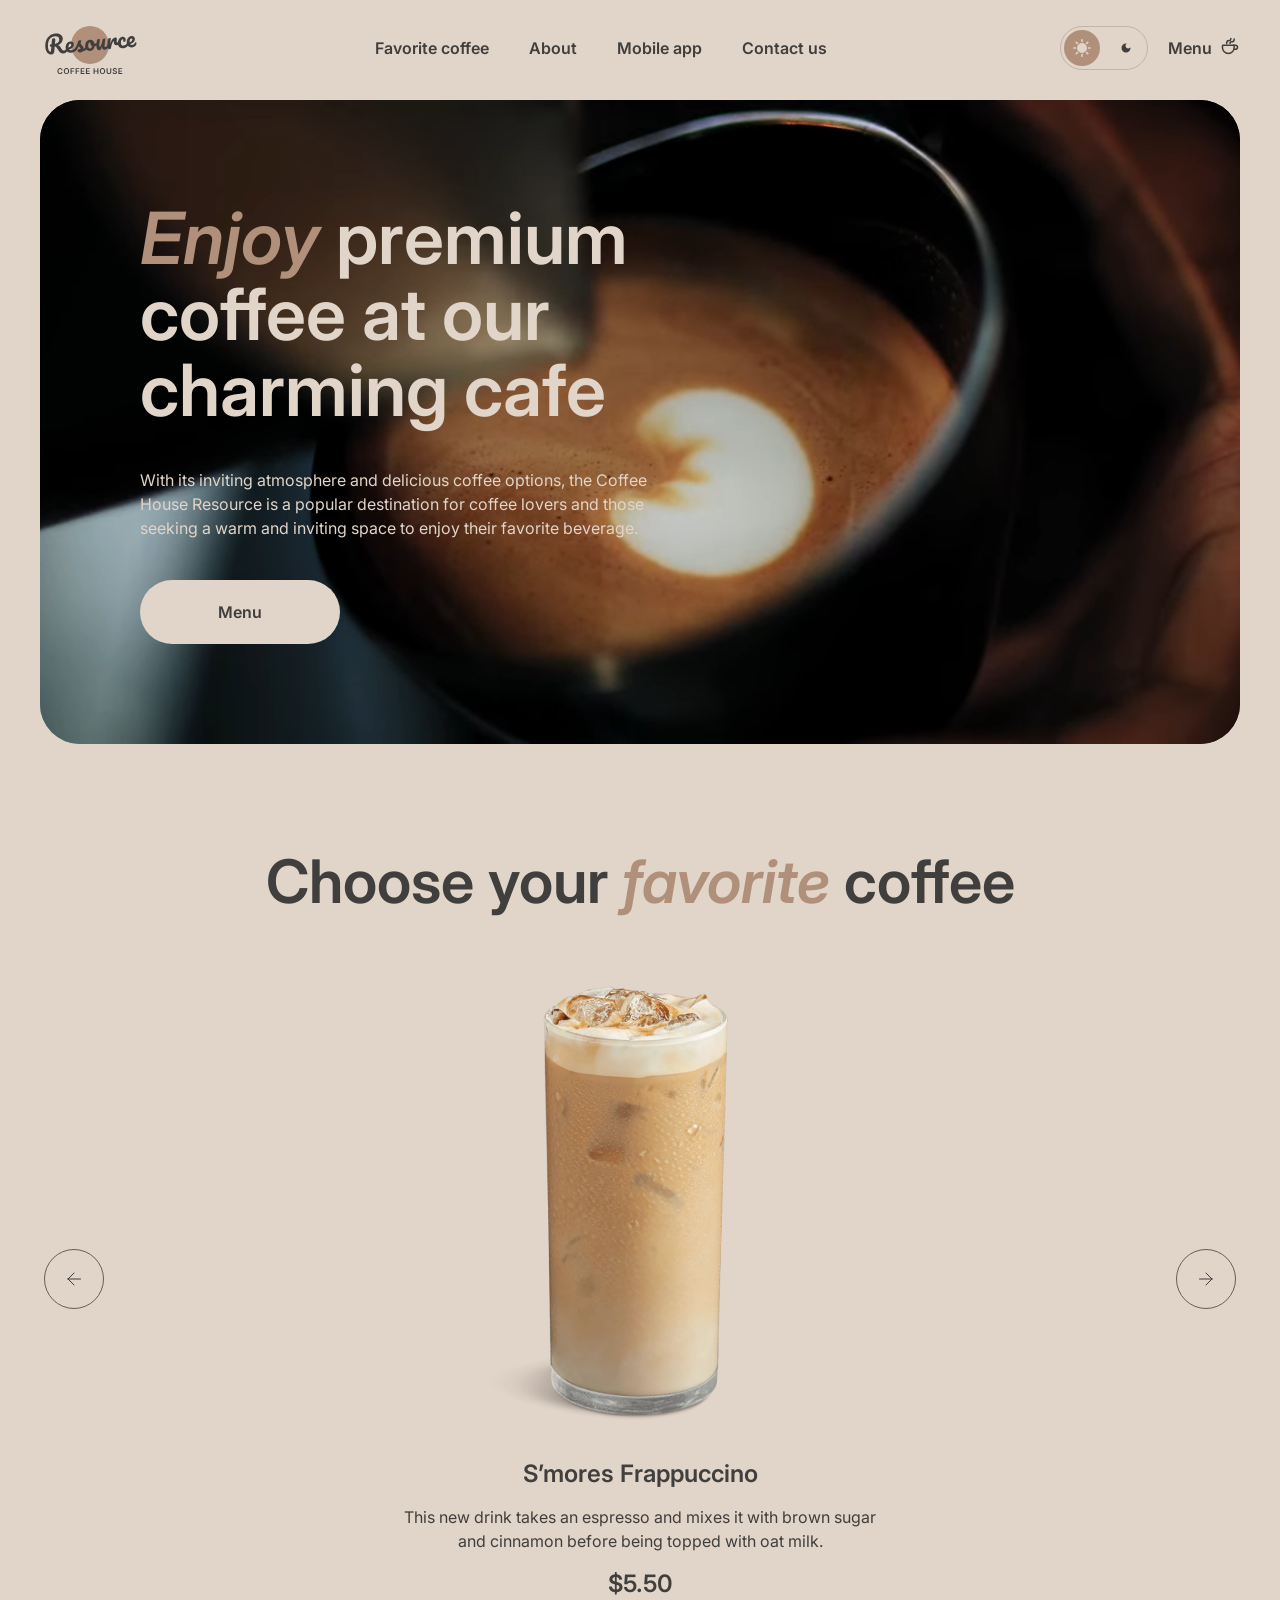
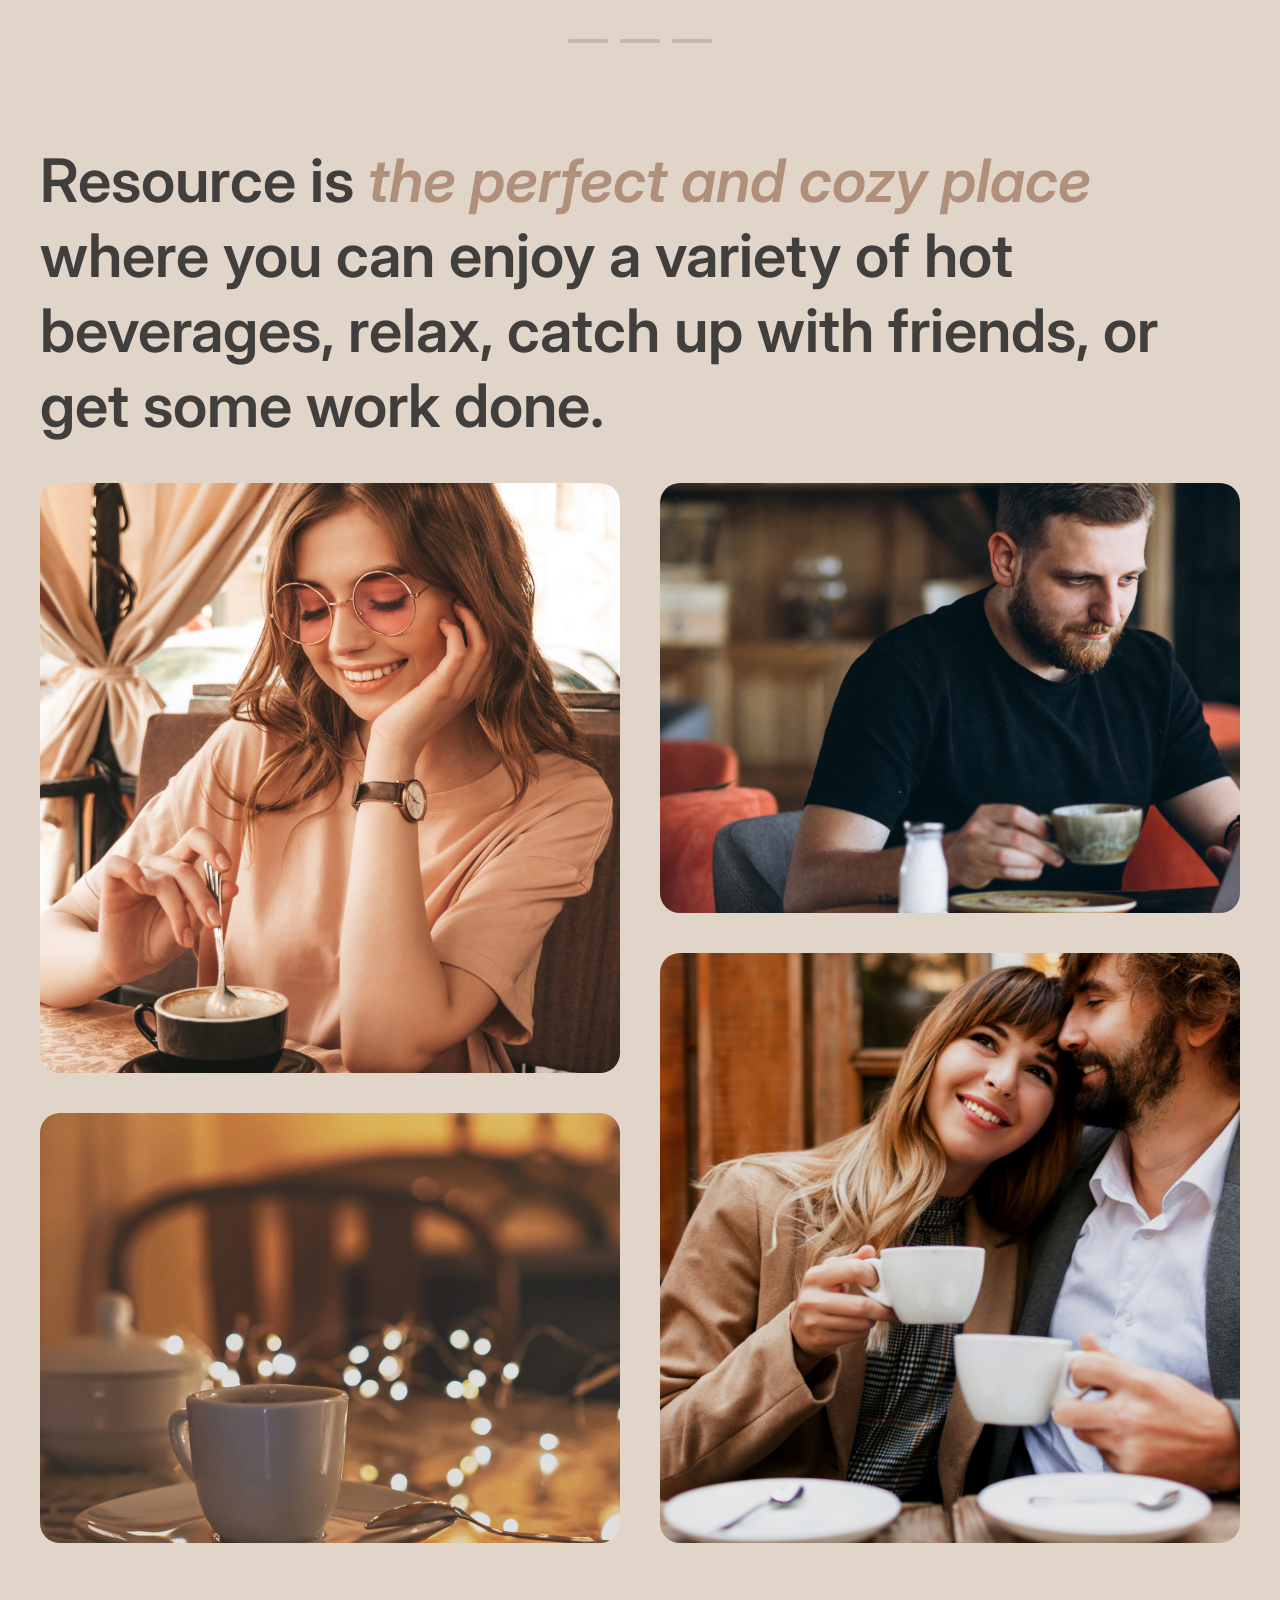
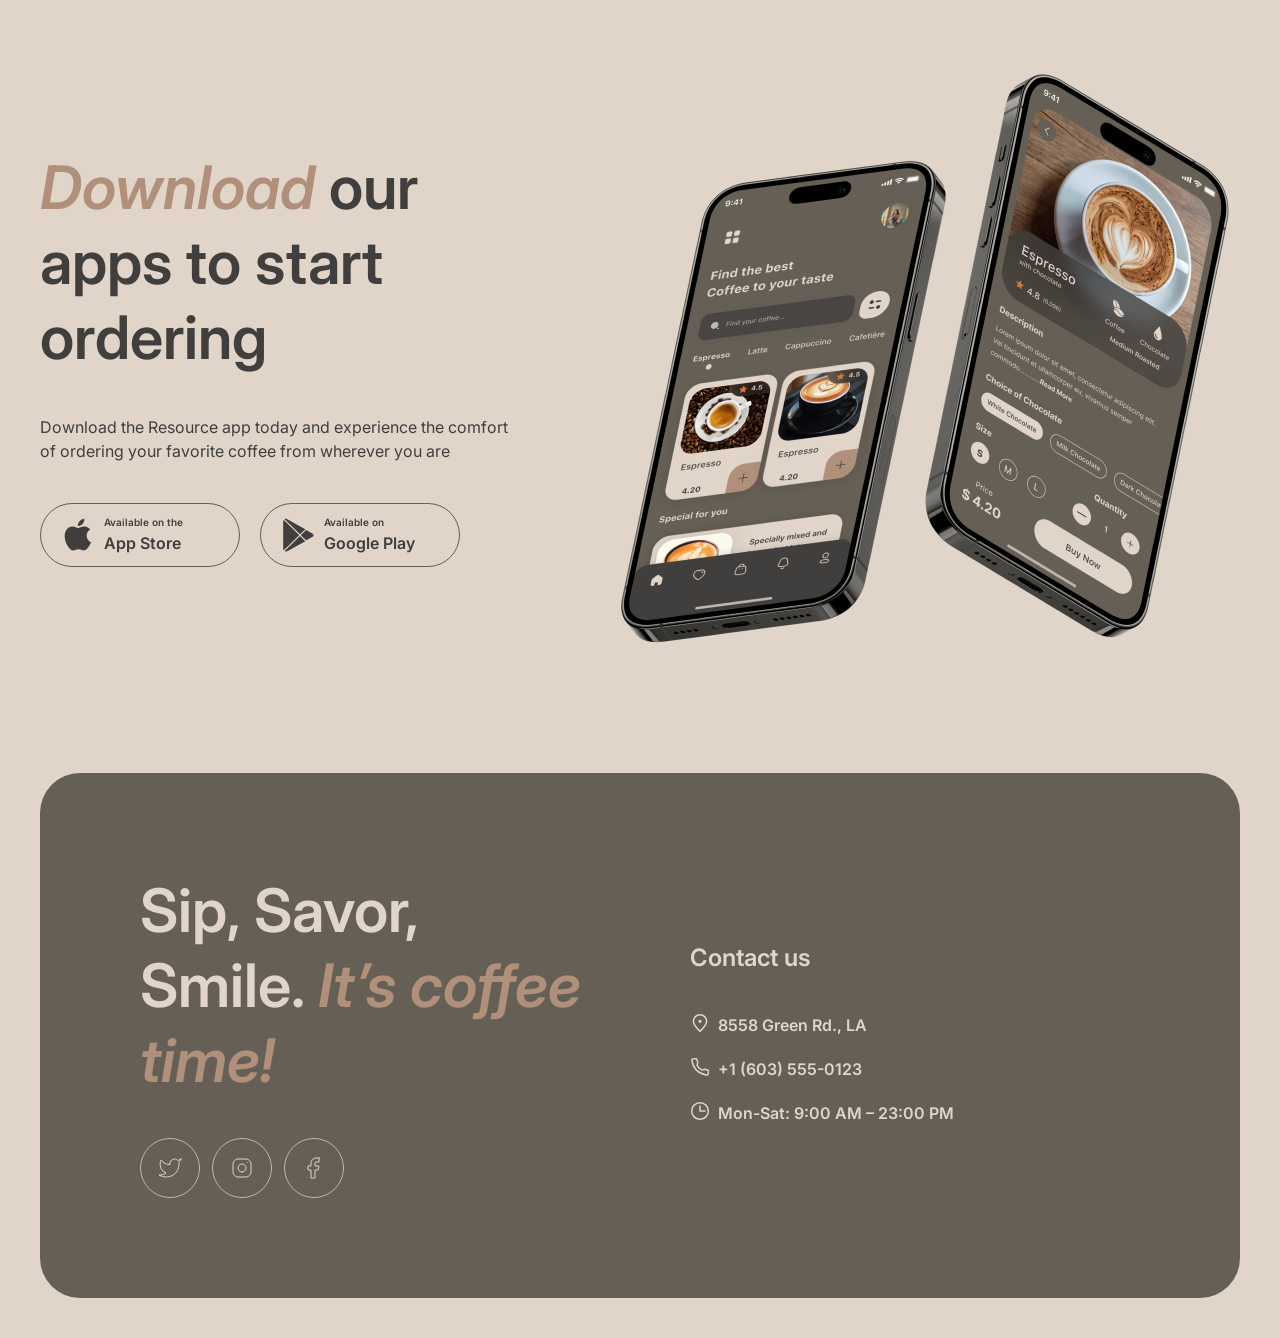
==== index.html @ dad04869 "feat: implement landing page" ====
<!DOCTYPE html>
<html class="page" lang="en">

<head>
  <meta charset="UTF-8">
  <meta name="viewport" content="width=device-width, initial-scale=1">
  <title>Home — Resource Coffee House</title>
  <link rel="icon" href="img/favicons/icon.svg" type="image/svg+xml">
  <link rel="apple-touch-icon" href="img/favicons/apple-touch-icon.png">
  <link rel="icon" href="favicon.ico">
  <link rel="preconnect" href="https://fonts.googleapis.com">
  <link rel="preconnect" href="https://fonts.gstatic.com" crossorigin>
  <link href="https://fonts.googleapis.com/css2?family=Inter:wght@400;600&display=swap" rel="stylesheet">
  <link rel="stylesheet" href="./styles/main.css">
</head>

<body class="page__body">
  <div class="page__container">
    <header class="page__header header">
      <span class="header__logo logo">
        <img class="logo__img" src="img/logo.svg" width="100" height="60" alt="Resource Coffee House logo">
      </span>
      <button class="header__burger" type="button" aria-label="Open navigation">
        <span class="visually-hidden">Open navigation</span>
      </button>

      <nav class="header__nav nav">
        <ul class="nav__list">
          <li class="nav__item">
            <a class="nav__link" href="#favorite">Favorite coffee</a>
          </li>
          <li class="nav__item">
            <a class="nav__link" href="#about">About</a>
          </li>
          <li class="nav__item">
            <a class="nav__link" href="#apps">Mobile app</a>
          </li>
          <li class="nav__item">
            <a class="nav__link" href="#footer">Contact us</a>
          </li>
        </ul>
        <!-- Theme Toggle Switch -->
        <button class="header__theme-toggle theme-toggle" type="button" aria-label="Toggle theme">
          <span class="theme-toggle__icon theme-toggle__icon--sun"></span>
          <span class="theme-toggle__icon theme-toggle__icon--moon"></span>
        </button>
        <a class="nav__link nav__link--icon_cup" href="menu.html">Menu</a>
      </nav>
    </header>

    <main class="page__main">
      <h1 class="visually-hidden">Resource Coffee House: a haven for coffee, tea, and dessert enthusiasts</h1>
      <section class="hero">
        <video class="hero__video" autoplay muted loop playsinline poster="./img/hero-bg.jpg">
          <source src="./video/hero-video.webm" type="video/webm">
        </video>
        <div class="hero__content">
          <h2 class="heading heading--main heading--light"><span class="heading__accent">Enjoy</span> premium coffee
            at our charming cafe</h2>
          <p class="hero__desc">With its inviting atmosphere and delicious coffee options, the Coffee House Resource
            is a popular destination for coffee lovers and those seeking a warm and inviting space to enjoy their
            favorite beverage.</p>
          <a class="hero__btn" href="menu.html"><span class="hero__btn-text">Menu</span></a>
        </div>
      </section>

      <section class="favorite" id="favorite">
        <h2 class="favorite__heading heading">Choose your <span class="heading__accent">favorite</span> coffee</h2>
        <div class="carousel">
          <div class="carousel__window">
            <ol class="carousel__slides-row">
              <li class="carousel__slide slide">
                <h3 class="slide__title">S’mores Frappuccino</h3>
                <img class="slide__img" src="img/slides/slide-1.png" width="480" height="480"
                  alt="A high cylindrical glass full of milky-brown drink topped with milk layer">
                <p class="slide__desc">This new drink takes an espresso and mixes it with brown sugar and cinnamon
                  before being topped with oat milk.</p>
                <p class="slide__price">$5.50</p>
              </li>
              <li class="carousel__slide slide">
                <h3 class="slide__title">Caramel Macchiato</h3>
                <img class="slide__img" src="img/slides/slide-2.png" width="480" height="480"
                  alt="A short glass containing a beverage with three distinct layers and milk foam on top">
                <p class="slide__desc">Fragrant and unique classic espresso with rich caramel-peanut syrup, with cream
                  under whipped thick foam.</p>
                <p class="slide__price">$5.00</p>
              </li>
              <li class="carousel__slide slide">
                <h3 class="slide__title">Ice coffee</h3>
                <img class="slide__img" src="img/slides/slide-3.png" width="480" height="480"
                  alt="A beverage of light brown hue served in a tall glass with ice cubes">
                <p class="slide__desc">A popular summer drink that tones and invigorates. Prepared from coffee, milk
                  and ice.</p>
                <p class="slide__price">$4.50</p>
              </li>
            </ol>
          </div>
          <div class="carousel__controls">
            <button class="carousel__btn carousel__btn--prev" type="button"><span class="visually-hidden">Previous
                slide</span></button>
            <button class="carousel__btn carousel__btn--next" type="button"><span class="visually-hidden">Next
                slide</span></button>
          </div>
          <ol class="carousel__bars">
            <li class="carousel__bar-container">
              <span class="carousel__bar"></span>
            </li>
            <li class="carousel__bar-container">
              <span class="carousel__bar"></span>
            </li>
            <li class="carousel__bar-container">
              <span class="carousel__bar"></span>
            </li>
          </ol>
        </div>
      </section>

      <section class="about" id="about">
        <h2 class="heading">Resource is <span class="heading__accent">the perfect and cozy place</span> where you can
          enjoy a variety of hot beverages, relax, catch up with friends, or get some work done.</h2>
        <ul class="about__list">
          <li class="about__item">
            <img class="about__img" src="img/about/about-1.jpg" width="726" height="726"
              alt="Girl stirs coffee and smiles">
          </li>
          <li class="about__item">
            <img class="about__img" src="img/about/about-2.jpg" width="726" height="726"
              alt="Man holding a cup of coffee and looking at a laptop">
          </li>
          <li class="about__item">
            <img class="about__img" src="img/about/about-3.jpg" width="726" height="726"
              alt="Cup on a table decorated with a garland">
          </li>
          <li class="about__item">
            <img class="about__img" src="img/about/about-4.jpg" width="726" height="726"
              alt="Hugging couple with cups of coffee">
          </li>
        </ul>
      </section>

      <section class="apps" id="apps">
        <div>
          <h2 class="heading"><span class="heading__accent">Download</span> our apps to start ordering</h2>
          <p class="apps__desc">Download the Resource app today and experience the comfort of ordering your favorite
            coffee from wherever you are</p>
          <ul class="apps__links">
            <li>
              <a class="apps__link apps__link--icon_apple" href="#">
                <span class="apps__text">Available on the</span>
                <span class="apps__distributor">App Store</span>
              </a>
            </li>
            <li>
              <a class="apps__link apps__link--icon_google" href="#">
                <span class="apps__text">Available on</span>
                <span class="apps__distributor">Google Play</span>
              </a>
            </li>
          </ul>
        </div>
        <img class="apps__img" src="img/mobile-screens.png" width="630" height="630"
          alt="Two smartphones with the Resource Coffee House app on the screen">
      </section>
    </main>

    <footer class="footer" id="footer">
      <h2 class="heading heading--light">Sip, Savor, Smile. <span class="heading__accent">It’s coffee time!</span>
      </h2>
      <section class="footer__socials socials">
        <h3 class="visually-hidden">Join us on social networks</h3>
        <ul class="socials__list">
          <li>
            <a class="socials__link socials__link--icon_twit" href="#">
              <span class="visually-hidden">Twitter</span>
            </a>
          </li>
          <li>
            <a class="socials__link socials__link--icon_inst" href="#">
              <span class="visually-hidden">Instagram</span>
            </a>
          </li>
          <li>
            <a class="socials__link socials__link--icon_fb" href="#">
              <span class="visually-hidden">Facebook</span>
            </a>
          </li>
        </ul>
      </section>

      <section class="footer__contacts contacts">
        <h3 class="contacts__title">Contact us</h3>
        <address class="contacts__address">
          <a class="contacts__item contacts__item--icon_location" href="https://maps.app.goo.gl/D8TFF5PnfE8yj8S8A"
            target="_blank" rel="noopener noreferrer">8558 Green Rd., LA</a>
          <a class="contacts__item contacts__item--icon_phone" href="tel:+16035550123">+1 (603) 555-0123</a>
          <span class="contacts__item contacts__item--icon_time">Mon-Sat: 9:00&nbsp;AM – 23:00&nbsp;PM</span>
        </address>
      </section>
    </footer>
  </div>
  <script src="./scripts/main.js" type="module"></script>
</body>

</html>
---- styles/main.css ----
:root {
  --font-primary: "Inter", "Arial", sans-serif;
  
  /* Light Theme */
  --color-text-dark: #403f3d;
  --color-text-light: #e1d4c9;
  --color-text-accent: #b0907a;
  --color-bg-body: #e1d4c9;
  --color-bg-container: #665f55;
  --color-bg-backdrop: rgba(64, 63, 61, 0.8);
  --color-bd-light: #c1b6ad;
  --color-bd-dark: #665f55;
  --color-card-bg: #e1d4c9;
}

[data-theme="dark"] {
  --color-text-dark: #e1d4c9;
  --color-text-light: #403f3d;
  --color-text-accent: #b0907a;
  --color-bg-body: #292826;
  --color-bg-container: #403f3d;
  --color-bg-backdrop: rgba(37, 36, 34, 0.8);
  --color-bd-light: #665f55;
  --color-bd-dark: #c1b6ad;
  --color-card-bg: #292826;
}

*,
*::before,
*::after {
  box-sizing: border-box;
}

img {
  max-width: 100%;
  height: auto;
}

.visually-hidden {
  position: absolute;
  overflow: hidden;
  clip: rect(0, 0, 0, 0);
  -webkit-clip-path: inset(100%);
  clip-path: inset(100%);
  width: 1px;
  height: 1px;
  margin: -1px;
  padding: 0;
  white-space: nowrap;
  border: 0;
}

@keyframes rotation {
  from {
    transform: rotate(0deg);
  }
  to {
    transform: rotate(360deg);
  }
}

.page {
  height: 100%;
  font-family: var(--font-primary);
  font-size: 16px;
  line-height: 150%;
  font-weight: 600;
  color: var(--color-text-dark);
  scroll-behavior: smooth;
  font-feature-settings: "clig" off, "liga" off;
}

.page__body {
  height: 100%;
  margin: 0;
  background-color: var(--color-bg-body);
  transition: background-color 0.3s ease, color 0.3s ease;
}
@media (max-width: 768px) {
  .page__body--js-no-scroll {
    overflow: hidden;
  }
}

.page__container {
  display: grid;
  grid-template-rows: min-content 1fr min-content;
  min-width: 320px;
  max-width: 1440px;
  min-height: 100%;
  margin-inline: auto;
  padding: 20px 40px 40px;
}
@media (max-width: 768px) {
  .page__container {
    max-width: 768px;
  }
}
@media (max-width: 480px) {
  .page__container {
    padding-inline: 16px;
  }
}

.page__header {
  margin-bottom: 20px;
}

.page__main {
  display: grid;
  row-gap: 100px;
  margin-bottom: 100px;
}

.logo__img {
  display: block;
}

.nav {
  display: flex;
  justify-content: space-between;
  align-items: center;
  gap: 20px;
}
@media (max-width: 768px) {
  .nav {
    flex-direction: column;
    row-gap: 60px;
    justify-content: flex-start;
    align-items: center;
    background-color: var(--color-bg-body);
  }
}

.nav__list {
  margin: 0;
  padding: 0;
  list-style: none;
  display: flex;
  flex-grow: 1;
  flex-wrap: wrap;
  gap: 40px;
  justify-content: center;
}
@media (max-width: 768px) {
  .nav__list {
    flex-grow: 0;
    flex-direction: column;
    row-gap: 40px;
    justify-content: start;
    margin-right: 0;
  }
}

@media (max-width: 768px) {
  .nav__item {
    text-align: center;
  }
}

.nav__link {
  position: relative;
  text-decoration: none;
  color: var(--color-text-dark);
}
@media (max-width: 768px) {
  .nav__link {
    font-size: 32px;
    line-height: 125%;
  }
}
.nav__link::after {
  content: "";
  position: absolute;
  bottom: -4px;
  left: 0;
  width: 100%;
  height: 2px;
  background-color: var(--color-text-dark);
  opacity: 0;
  transition: transform 0.5s ease-out, opacity 0.5s ease-out;
  transform: scaleX(0);
  transform-origin: center;
}
@media (hover: hover) {
  .nav__link:hover::after {
    opacity: 1;
    transform: scaleX(1);
  }
}
.nav__link--icon_cup {
  display: flex;
  column-gap: 8px;
}
@media (max-width: 768px) {
  .nav__link--icon_cup {
    column-gap: 16px;
  }
}
.nav__link--icon_cup::before {
  content: "";
  flex-shrink: 0;
  order: 1;
  width: 20px;
  height: 20px;
  background-image: url("../img/icons/coffee-cup.svg");
}
@media (max-width: 768px) {
  .nav__link--icon_cup::before {
    width: 40px;
    height: 40px;
    background-image: url("../img/icons/burger-cup.svg");
  }
}
.nav__link--active::after {
  opacity: 1;
  transform: scaleX(1);
}

/* =========================================================
   THEME TOGGLE
   ========================================================= */

.theme-toggle {
  --toggle-height: 44px;
  --toggle-padding: 3px;
  --toggle-knob: calc(var(--toggle-height) - (var(--toggle-padding) * 2));
  position: relative;
  display: flex;
  align-items: center;
  justify-content: space-between;
  width: 88px;
  height: var(--toggle-height);
  padding: var(--toggle-padding);
  box-sizing: border-box;
  background-color: transparent;
  border: 1px solid #c1b6ad;
  border-radius: 999px;
  cursor: pointer;
  transition: border-color 0.3s ease;
}


/* ---------------------------------------------------------
   Moving knob
   --------------------------------------------------------- */

.theme-toggle::before {
  content: "";
  position: absolute;
  top: 3px;
  left: 3px;
  width: 36px;
  height: 36px;
  background-color: #B0907A;
  border-radius: 50%;
  z-index: 1;
  transition:
    left 0.3s cubic-bezier(0.4, 0, 0.2, 1),
    right 0.3s cubic-bezier(0.4, 0, 0.2, 1);
}


/* ---------------------------------------------------------
   Icons
   --------------------------------------------------------- */

.theme-toggle__icon {
  position: relative;
  z-index: 2;
  display: flex;
  align-items: center;
  justify-content: center;
  width: 36px;
  height: 36px;
  flex: 0 0 36px;
  border-radius: 50%;
  pointer-events: none;
}

/* Hover circle behind the icon */
.theme-toggle__icon::before {
  content: "";
  position: absolute;
  inset: 0;
  width: 36px;
  height: 36px;
  border-radius: 50%;
  opacity: 0;
  background-color: transparent;
  transition:
    opacity 0.3s ease,
    background-color 0.3s ease;
  z-index: -1;
}

/* Icon itself */

.theme-toggle__icon::after {
  content: "";
  display: block;
  width: 18px;
  height: 18px;
  background-color: #403f3d;
  -webkit-mask-repeat: no-repeat;
  mask-repeat: no-repeat;
  -webkit-mask-position: center;
  mask-position: center;
  -webkit-mask-size: contain;
  mask-size: contain;
  transition: background-color 0.3s ease;
}


/* Sun */

/* Both icons use exactly the same box */
.theme-toggle__icon--sun::after,
.theme-toggle__icon--moon::after {
  content: "";
  display: block;
  width: 18px;
  height: 18px;
  background-color: #403F3D;
  background-position: center;
  background-repeat: no-repeat;
  -webkit-mask-position: center;
  mask-position: center;
  -webkit-mask-repeat: no-repeat;
  mask-repeat: no-repeat;
  -webkit-mask-size: 18px 18px;
  mask-size: 18px 18px;
  transition: background-color 0.3s ease;
}

.theme-toggle__icon--sun::after {
  -webkit-mask-image: url("../img/icons/sun.svg");
  mask-image: url("../img/icons/sun.svg");
  background-color: #E1D4C9;
}

.theme-toggle__icon--moon::after {
  -webkit-mask-image: url("../img/icons/moon.svg");
  mask-image: url("../img/icons/moon.svg");
  background-color: #403F3D;
}


/* ---------------------------------------------------------
   DARK MODE
   --------------------------------------------------------- */

[data-theme="dark"] .theme-toggle {
  border-color: #665f55;
}

[data-theme="dark"] .theme-toggle::before {
  left: auto;
  right: 3px;
}

[data-theme="dark"] .theme-toggle__icon--moon::after {
  background-color: #e1d4c9;
}

/* --------------------------------------------------------------------------
   LIGHT MODE HOVER STATE
   -------------------------------------------------------------------------- */

@media (hover: hover) {
  .theme-toggle:hover .theme-toggle__icon--moon::before {
    opacity: 1;
    background-color: #665F55;
  }

  .theme-toggle:hover .theme-toggle__icon--moon::after {
    background-color: #E1D4C9;
  }
}

/* --------------------------------------------------------------------------
   DARK MODE HOVER STATE
   -------------------------------------------------------------------------- */
@media (hover: hover) {
  /* Reset Light Mode Hover */
  [data-theme="dark"] .theme-toggle:hover .theme-toggle__icon--moon::before {
    opacity: 0;
  }

  /* Apply Dark Mode Hover Circle around Sun */
  [data-theme="dark"] .theme-toggle:hover .theme-toggle__icon--sun::before {
    opacity: 1;
    background-color: #403F3D; /* Sun surround circle color */
  }
}

.heading {
  margin-block: 0;
  margin-bottom: 40px;
  font-size: 60px;
  line-height: 125%;
  font-weight: 600;
  color: var(--color-text-dark);
}
@media (max-width: 768px) {
  .heading {
    font-size: calc(60px + 0.0972222222 * (100vw - 768px));
  }
}
@media (max-width: 480px) {
  .heading {
    font-size: 32px;
  }
}
.heading--main {
  font-size: 72px;
  line-height: 76px;
}
@media (max-width: 720px) {
  .heading--main {
    font-size: calc(72px + 0.125 * (100vw - 720px));
    line-height: 105%;
  }
}
@media (max-width: 480px) {
  .heading--main {
    font-size: 42px;
    line-height: 48px;
  }
}
.heading--light {
  color: #e1d4c9;
}

.heading__accent {
  font-style: italic;
  color: var(--color-text-accent);
}

.carousel {
  display: grid;
  grid-template-columns: 1fr;
  gap: 40px;
  justify-content: center;
  place-items: center;
}

.carousel__window {
  display: flex;
  grid-area: 1/1/2/2;
  overflow: hidden;
  width: min(100% - 130px, 480px);
  container-type: inline-size;
  container-name: carousel-window;
}
@media (max-width: 480px) {
  .carousel__window {
    width: 100%;
  }
}

.carousel__slides-row {
  margin: 0;
  padding: 0;
  list-style: none;
  display: flex;
  transition: transform 1s ease-in-out;
}
@container carousel-window (max-width: 480px) {
  .carousel__slides-row {
    column-gap: 35cqw;
  }
}

@container carousel-window (max-width: 480px) {
  .carousel__slide {
    width: 100cqw;
  }
}

.carousel__controls {
  display: flex;
  grid-area: 1/1/2/2;
  justify-content: space-between;
  width: 100%;
  padding-inline: 4px;
}
@media (max-width: 768px) {
  .carousel__controls {
    padding-inline: 0;
  }
}
@media (max-width: 480px) {
  .carousel__controls {
    display: none;
  }
}

.carousel__btn {
  display: inline-flex;
  justify-content: center;
  place-items: center;
  width: 60px;
  height: 60px;
  background-color: var(--color-bg-body);
  border: 1px solid var(--color-bd-dark);
  border-radius: 50%;
  cursor: pointer;
  transition: background-color 0.5s ease-out, opacity 0.5s ease-out;
}
.carousel__btn::after {
  content: "";
  width: 24px;
  height: 24px;
  background-color: var(--color-text-dark);
  transition: background-color 0.5s ease-out;
  -webkit-mask-image: url("../img/icons/arrow-left.svg");
  mask-image: url("../img/icons/arrow-left.svg");
}
.carousel__btn--next::after {
  transform: rotate(180deg);
}
@media (hover: hover) {
  .carousel__btn:hover {
    background-color: var(--color-bg-container);
  }
  .carousel__btn:hover::after {
    background-color: var(--color-text-light);
  }
}
.carousel__btn:disabled {
  background-color: var(--color-bg-body);
  opacity: 0.4;
  pointer-events: none;
}
.carousel__btn:disabled::after {
  background-color: var(--color-text-dark);
}

.carousel__bars {
  margin: 0;
  padding: 0;
  list-style: none;
  display: flex;
  flex-wrap: wrap;
  gap: 12px;
  justify-content: center;
}

.carousel__bar-container {
  width: 40px;
  height: 4px;
  background-color: var(--color-bd-light);
  border-radius: 2px;
}

.carousel__bar {
  display: block;
  width: 0;
  height: 100%;
  background-color: var(--color-bd-dark);
  border-radius: inherit;
}

.slide {
  display: flex;
  flex-direction: column;
  align-items: center;
  text-align: center;
  -webkit-user-select: none;
  user-select: none;
}

.slide__title,
.slide__price {
  font-size: 24px;
  line-height: 125%;
}

.slide__title {
  margin-block: 0;
  margin-bottom: 16px;
  font-weight: 600;
}

.slide__img {
  order: -1;
  margin-bottom: 20px;
  pointer-events: none;
}
@media (max-width: 480px) {
  .slide__img {
    width: 348px;
    height: 348px;
  }
}
@media (max-width: 380px) {
  .slide__img {
    width: 100%;
    max-width: unset;
    height: auto;
  }
}

.slide__desc {
  flex-grow: 1;
  margin-block: 0;
  margin-bottom: 16px;
  font-weight: 400;
}

.slide__price {
  margin-block: 0;
}

.card {
  display: flex;
  flex-direction: column-reverse;
  min-height: 506px;
  border: 1px solid var(--color-bd-light);
  border-radius: 40px;
  cursor: pointer;
  transition: opacity 0.5s ease-in, background-color 0.3s ease;
  -webkit-tap-highlight-color: rgba(0, 0, 0, 0);
  background-color: var(--color-card-bg);
}
@media (max-width: 768px) {
  .card:nth-child(n + 5) {
    display: none;
  }
}

.card__text-wrapper {
  display: grid;
  grid-template-rows: min-content 1fr min-content;
  row-gap: 12px;
  height: 100%;
  padding: 22px 20px 18px;
}

.card__title,
.card__price {
  margin-block: 0;
  font-size: 24px;
  line-height: 125%;
}

.card__title {
  font-weight: 600;
}

.card__desc {
  margin: 0 -1px;
  font-weight: 400;
}

.card__img-wrapper {
  display: flex;
  flex-shrink: 0;
  justify-content: center;
  align-items: center;
  overflow: hidden;
  height: 308px;
  border-radius: 40px;
}
@media (max-width: 380px) {
  .card__img-wrapper {
    height: auto;
    aspect-ratio: 1/1;
  }
}

.card__img {
  max-width: unset;
  height: unset;
  transition: transform 0.5s ease-out;
  transform: scale(1);
  transform-origin: center;
}
@media (hover: hover) {
  .card:hover .card__img {
    transform: scale(0.91);
  }
}

.contacts__title {
  margin-block: 0;
  margin-bottom: 40px;
  font-size: 24px;
  line-height: 125%;
  font-weight: 600;
  color: #e1d4c9;
}

.contacts__address {
  display: flex;
  flex-direction: column;
  row-gap: 20px;
  padding-bottom: 4px;
}

.contacts__item {
  position: relative;
  display: flex;
  column-gap: 8px;
  width: -moz-fit-content;
  width: fit-content;
  font-style: normal;
  text-decoration: none;
  color: #e1d4c9;
}
.contacts__item[href]::after {
  content: "";
  position: absolute;
  bottom: -4px;
  left: 0;
  width: 100%;
  height: 2px;
  background-color: #e1d4c9;
  opacity: 0;
  transition: transform 0.5s ease-out, opacity 0.5s ease-out;
  transform: scaleX(0);
  transform-origin: center;
}
.contacts__item::before {
  content: "";
  align-self: start;
  width: 20px;
  height: 20px;
  background-repeat: no-repeat;
}
@media (hover: hover) {
  .contacts__item[href]:hover::after {
    opacity: 1;
    transform: scaleX(1);
  }
}
.contacts__item--icon_location::before {
  background-image: url("../img/icons/location.svg");
}
.contacts__item--icon_phone::before {
  background-image: url("../img/icons/phone.svg");
}
.contacts__item--icon_time::before {
  background-image: url("../img/icons/clock.svg");
}

.socials__list {
  margin: 0;
  padding: 0;
  list-style: none;
  display: flex;
  flex-wrap: wrap;
  gap: 12px;
}

.socials__link {
  display: flex;
  justify-content: center;
  align-items: center;
  width: 60px;
  height: 60px;
  border: 1px solid var(--color-bd-light);
  border-radius: 50%;
  transition: background-color 0.5s ease-out, border-color 0.5s ease-out;
}
.socials__link::after {
  content: "";
  width: 24px;
  height: 24px;
  background-color: #e1d4c9;
  transition: background-color 0.5s ease-out;
}
.socials__link--icon_twit::after {
  -webkit-mask-image: url("../img/icons/twitter.svg");
  mask-image: url("../img/icons/twitter.svg");
}
.socials__link--icon_inst::after {
  -webkit-mask-image: url("../img/icons/instagram.svg");
  mask-image: url("../img/icons/instagram.svg");
}
.socials__link--icon_fb::after {
  -webkit-mask-image: url("../img/icons/facebook.svg");
  mask-image: url("../img/icons/facebook.svg");
}
@media (hover: hover) {
  .socials__link:hover {
    background-color: var(--color-bg-body);
    border-color: var(--color-bg-body);
  }
  .socials__link:hover::after {
    background-color: var(--color-text-dark);
  }
}

.rad-check {
  display: grid;
  align-items: center;
  width: -moz-fit-content;
  width: fit-content;
  border-radius: 100px;
  cursor: pointer;
  -webkit-tap-highlight-color: rgba(0, 0, 0, 0);
}

.rad-check__text {
  --pseudo-content: "";
  display: flex;
  grid-area: 1/1/2/2;
  column-gap: 8px;
  align-items: center;
  padding: 7px;
  padding-right: 15px;
  font-size: 16px;
  line-height: 150%;
  font-weight: 600;
  border: 1px solid var(--color-bd-light);
  border-radius: 100px;
  transition: color 0.5s ease-in-out, background-color 0.5s ease-in-out,
    border-color 0.5s ease-in-out;
}
.rad-check__text::before {
  content: var(--pseudo-content);
  display: flex;
  justify-content: center;
  align-items: center;
  width: 30px;
  height: 30px;
  background-color: var(--color-bd-light);
  border-radius: 50%;
  transition: background-color 0.5s ease-in-out, color 0.5s ease-in-out;
}
.rad-check--counter .rad-check__text::before {
  content: counter(inputs);
}
@media (hover: hover) {
  .rad-check:hover .rad-check__text {
    color: #e1d4c9;
    background-color: var(--color-bg-container);
    border-color: var(--color-bg-container);
  }
  .rad-check:hover .rad-check__text::before {
    color: #403f3d;
    background-color: #e1d4c9;
  }
}

.rad-check__input {
  grid-area: 1/1/2/2;
  width: 100%;
  height: 100%;
  margin: 0;
  border-radius: 100px;
  -webkit-appearance: none;
  appearance: none;
}
.rad-check__input:checked + .rad-check__text {
  color: #e1d4c9;
  background-color: var(--color-bg-container);
  border-color: var(--color-bg-container);
  cursor: default;
}
.rad-check__input:checked + .rad-check__text::before {
  color: #403f3d;
  background-color: #e1d4c9;
}
@media (hover: hover) {
  .rad-check__input[type="checkbox"]:hover:checked + .rad-check__text {
    background-color: var(--color-text-accent);
    border-color: var(--color-text-accent);
  }
}

.header {
  --margin-right-header: 22px;
  display: flex;
  justify-content: space-between;
  align-items: center;
}

.header__logo {
  flex-shrink: 0;
  margin-right: var(--margin-right-header);
}

.header__burger {
  display: none;
}
@media (max-width: 768px) {
  .header {
    display: grid;
    grid-template-columns: auto 1fr auto auto;
    align-items: center;
    gap: 16px;
  }

  .header__logo {
    grid-column: 1;
    margin-right: 0;
  }

  .theme-toggle {
    grid-column: 3;
    margin-left: auto;
  }

  .header__burger {
    grid-column: 4;
    display: grid;
    justify-content: center;
    align-items: center;
    width: 44px;
    height: 44px;
    background-color: var(--color-bg-body);
    border: 1px solid var(--color-bd-dark);
    border-radius: 50%;
    cursor: pointer;
    transition: background-color 0.5s ease-out;
  }
}
.header__burger::before,
.header__burger::after {
  content: "";
  grid-area: 1/1/2/2;
  width: 18px;
  height: 2px;
  background-color: var(--color-text-dark);
  border-radius: 10px;
  transition: background-color 0.5s ease-out, transform 0.5s ease-out;
}
.header__burger::before {
  transform: translateY(-4px);
}
.header__burger::after {
  transform: translateY(4px);
}
@media (hover: hover) {
  .header__burger:hover {
    background-color: var(--color-bg-container);
  }
  .header__burger:hover::before,
  .header__burger:hover::after {
    background-color: var(--color-text-light);
  }
}
.header--js-burger-opened .header__burger::before {
  transform: rotate(-45deg) translateY(0);
}
.header--js-burger-opened .header__burger::after {
  transform: rotate(45deg) translateY(0);
}

.header__nav {
  flex-grow: 1;
  min-width: 320px;
  padding-bottom: 4px;
}
@media (max-width: 768px) {
  .header__nav {
    position: fixed;
    top: 100px;
    left: 0;
    z-index: 10;
    width: 100vw;
    height: calc(100vh - 100px);
    padding: 60px 40px;
    opacity: 0;
    visibility: hidden;
    transform: translateX(100vw);
    display: flex;
    flex-direction: column;
    align-items: center;
    justify-content: flex-start;
  }
}
@media (max-width: 768px) and (max-width: 480px) {
  .header__nav {
    padding-inline: 16px;
  }
}
@media (max-width: 768px) {
  .header__nav--js-transition-added {
    transition: transform 0.5s ease-out, opacity 0.5s ease-in-out,
      visibility 0.7s ease-out;
  }
  .header--js-burger-opened .header__nav {
    opacity: 1;
    visibility: visible;
    transform: translateX(0);
  }
}

.hero {
  position: relative;
  display: grid;
  grid-template-columns: min(530px, 100%);
  padding: 100px;
  background-color: #403f3d;
  background-image: url("../img/hero-bg.jpg");
  background-position: center;
  background-size: cover;
  border-radius: 40px;
}
@media (max-width: 1100px) {
  .hero {
    padding-inline: 60px;
  }
}
@media (max-width: 720px) {
  .hero {
    padding-inline: calc(60px + 0.1833333333 * (100vw - 720px));
    padding-block: calc(100px + 0.1666666667 * (100vw - 720px));
  }
}
@media (max-width: 480px) {
  .hero {
    padding: 60px 16px;
  }
}

.hero__video {
  position: absolute;
  object-fit: cover;
  width: 100%;
  height: 100%;
  border-radius: 40px;
}

.hero__content {
  z-index: 1;
}

.hero__desc {
  margin-block: 0;
  margin-bottom: 40px;
  font-weight: 400;
  color: #e1d4c9;
}

.hero__btn {
  display: inline-grid;
  place-items: center;
  justify-self: start;
  min-width: 200px;
  padding: 20px;
  text-align: center;
  text-decoration: none;
  color: #403f3d;
  background-color: #e1d4c9;
  border: none;
  border-radius: 100px;
}
.hero__btn::after {
  content: "";
  left: 0;
  grid-area: 1/1/2/2;
  justify-self: start;
  width: 20px;
  height: 20px;
  margin-left: 96px;
  background-image: url("../img/icons/coffee-cup.svg");
  opacity: 0;
  transition: opacity 0.5s ease-out;
}
@media (hover: none) {
  .hero__btn::after {
    opacity: 1;
  }
}
@media (hover: hover) {
  .hero__btn:hover::after {
    opacity: 1;
  }
}

.hero__btn-text {
  grid-area: 1/1/2/2;
  transition: transform 0.5s ease-out;
}
@media (hover: none) {
  .hero__btn-text {
    transform: translateX(-14px);
  }
}
@media (hover: hover) {
  .hero__btn:hover .hero__btn-text {
    transform: translateX(-14px);
  }
}

.favorite__heading {
  text-align: center;
}

.about__list {
  margin: 0;
  padding: 0;
  list-style: none;
  display: grid;
  grid-template-rows: 430px 120px 430px;
  grid-template-columns: 1fr 1fr;
  grid-auto-rows: 430px 120px;
  grid-auto-flow: dense;
  gap: 40px;
}
@media (max-width: 1100px) {
  .about__list {
    grid-template-rows: repeat(auto-fit, 590px);
    grid-template-columns: 650px;
    grid-auto-rows: 590px;
    justify-content: center;
  }
}
@media (max-width: 768px) {
  .about__list {
    grid-template-columns: 1fr;
  }
}

.about__item {
  display: flex;
  justify-content: center;
  align-items: center;
  overflow: hidden;
  border-radius: 20px;
}
.about__item:nth-child(4n + 1),
.about__item:nth-child(4n + 4) {
  grid-row: span 2;
}
@media (max-width: 1100px) {
  .about__item:nth-child(4n + 1),
  .about__item:nth-child(4n + 4) {
    grid-row: span 1;
  }
}
.about__item:nth-child(4n + 3) {
  grid-column: 1;
}
@media (max-width: 768px) {
  .about__item:nth-child(2),
  .about__item:nth-child(3),
  .about__item:nth-child(n + 5) {
    display: none;
  }
}

.about__img {
  max-width: unset;
  height: unset;
  transition: transform 0.5s ease-out;
  transform: scale(1);
  transform-origin: center;
}
@media (hover: hover) {
  .about__item:hover .about__img {
    transform: scale(0.91);
  }
}
@media (hover: hover) and (max-width: 768px) {
  .about__item:hover .about__img {
    transform: scale(0.95);
  }
}

.apps {
  display: flex;
  gap: 100px;
  align-items: center;
}
@media (max-width: 1100px) {
  .apps {
    flex-direction: column;
  }
}
@media (max-width: 480px) {
  .apps {
    row-gap: 40px;
  }
}

.apps__desc {
  margin-block: 0;
  margin-bottom: 40px;
  font-weight: 400;
}

.apps__links {
  margin: 0;
  padding: 0;
  list-style: none;
  display: flex;
  flex-wrap: wrap;
  gap: 20px;
}

.apps__link {
  display: inline-grid;
  grid-template-columns: min-content 1fr;
  row-gap: 2px;
  column-gap: 8px;
  align-items: center;
  min-width: 200px;
  padding: 11px 19px;
  text-decoration: none;
  color: var(--color-text-dark);
  border: 1px solid var(--color-bd-dark);
  border-radius: 100px;
  transition: background-color 0.5s ease-in, color 0.5s ease-in;
}
.apps__link::before {
  content: "";
  grid-row: span 2;
  width: 36px;
  height: 36px;
  background-color: var(--color-text-dark);
  transition: background-color 0.5s ease-in;
}
.apps__link--icon_apple::before {
  -webkit-mask-image: url("../img/icons/app-store.svg");
  mask-image: url("../img/icons/app-store.svg");
}
.apps__link--icon_google::before {
  -webkit-mask-image: url("../img/icons/google-play.svg");
  mask-image: url("../img/icons/google-play.svg");
}
@media (hover: hover) {
  .apps__link:hover {
    color: #e1d4c9;
    background-color: var(--color-bg-container);
  }
  .apps__link:hover::before {
    background-color: #e1d4c9;
  }
}

.apps__text {
  font-size: 10px;
  line-height: 140%;
}

.apps__distributor {
  grid-column: 2;
}

.apps__img {
  flex-shrink: 0;
}
@media (max-width: 480px) {
  .apps__img {
    width: 348px;
    height: 348px;
  }
}
@media (max-width: 380px) {
  .apps__img {
    width: 100%;
    max-width: unset;
    height: auto;
  }
}

.menu__heading {
  max-width: 800px;
  margin-inline: auto;
  text-align: center;
}

.menu__categories {
  margin: 0;
  padding: 0;
  list-style: none;
  display: flex;
  flex-wrap: wrap;
  gap: 16px;
  justify-content: center;
  margin-bottom: 40px;
}
@media (max-width: 480px) {
  .menu__categories {
    gap: 8px;
  }
}

.menu__btn-category {
  display: inline-grid;
  grid-template-columns: min-content 1fr;
  column-gap: 8px;
  justify-content: center;
  place-items: center;
  padding: 7px 15px 7px 7px;
  font-family: var(--font-primary);
  font-size: 16px;
  line-height: 150%;
  font-weight: 600;
  color: var(--color-text-dark);
  background-color: var(--color-bg-body);
  border: 1px solid var(--color-bd-light);
  border-radius: 100px;
  cursor: pointer;
  transition: color 0.5s ease-in-out, background-color 0.5s ease-in-out,
    border-color 0.5s ease-in-out;
}
.menu__btn-category::before {
  content: "";
  grid-area: 1/1/2/2;
  width: 30px;
  height: 30px;
  background-color: var(--color-bd-light);
  border-radius: 50%;
  transition: background-color 0.5s ease-in-out;
}
.menu__btn-category::after {
  content: "";
  grid-area: 1/1/2/2;
  width: 16px;
  height: 24px;
  background-position: center;
  background-repeat: no-repeat;
}
@media (hover: hover) {
  .menu__btn-category:hover {
    color: #e1d4c9;
    background-color: var(--color-bg-container);
    border-color: var(--color-bg-container);
  }
  .menu__btn-category:hover::before {
    background-color: var(--color-bg-body);
  }
}
.menu__btn-category--active {
  color: #e1d4c9;
  background-color: var(--color-bg-container);
  border-color: var(--color-bg-container);
  cursor: initial;
}
.menu__btn-category--active::before {
  background-color: var(--color-bg-body);
}
.menu__btn-category--icon_coffee::after {
  background-image: url("../img/icons/cup.png");
}
.menu__btn-category--icon_tea::after {
  background-image: url("../img/icons/teapot.png");
}
.menu__btn-category--icon_dessert::after {
  background-image: url("../img/icons/cake.png");
}

.menu__list {
  margin: 0;
  padding: 0;
  list-style: none;
  display: grid;
  grid-template-columns: repeat(auto-fit, 310px);
  gap: 40px;
  justify-content: center;
  transition: opacity 0.4s ease-out;
}
@media (max-width: 380px) {
  .menu__list {
    grid-template-columns: clamp(288px, 100vw - 32px, 310px);
  }
}

.menu__btn-load {
  display: none;
  justify-content: center;
  align-items: center;
  width: 60px;
  height: 60px;
  margin-inline: auto;
  margin-top: 40px;
  background-color: var(--color-bg-body);
  border: 1px solid var(--color-bd-dark);
  border-radius: 50%;
  cursor: pointer;
  transition: background-color 0.5s ease-out;
}
@media (max-width: 768px) {
  .menu__btn-load {
    display: flex;
  }
}
.menu__btn-load::after {
  content: "";
  width: 24px;
  height: 24px;
  background-color: var(--color-text-dark);
  transition: background-color 0.5s ease-out;
  -webkit-mask-image: url("../img/icons/refresh.svg");
  mask-image: url("../img/icons/refresh.svg");
}
@media (hover: hover) {
  .menu__btn-load:hover {
    background-color: var(--color-bg-container);
  }
  .menu__btn-load:hover::after {
    background-color: var(--color-text-light);
  }
}

.footer {
  display: grid;
  grid-template-columns: 1fr 1fr;
  column-gap: 100px;
  align-items: center;
  padding: 100px;
  background-color: #665f55;
  border-radius: 40px;
}
@media (max-width: 1100px) {
  .footer {
    grid-template-columns: 1fr;
    padding-inline: 60px;
  }
}
@media (max-width: 480px) {
  .footer {
    padding: 60px 16px;
  }
}

.footer__socials {
  grid-column: 1;
}
@media (max-width: 1100px) {
  .footer__socials {
    margin-bottom: 100px;
  }
}
@media (max-width: 480px) {
  .footer__socials {
    margin-bottom: 40px;
  }
}

.footer__contacts {
  grid-area: 1/2/3/3;
}
@media (max-width: 1100px) {
  .footer__contacts {
    grid-area: auto;
  }
}

.modal {
  width: 800px;
  padding: 16px;
  color: var(--color-text-dark);
  background-color: var(--color-bg-body);
  border: none;
  border-radius: 40px;
}
@media (max-width: 768px) {
  .modal {
    width: 688px;
  }
}
.modal::backdrop {
  background-color: var(--color-bg-backdrop);
}

.modal__content {
  display: flex;
}

.modal__img-wrapper {
  display: flex;
  flex-shrink: 0;
  justify-content: center;
  align-items: center;
  overflow: hidden;
  width: 310px;
  height: 310px;
  margin-right: 20px;
  border-radius: 40px;
}
@media (max-width: 720px) {
  .modal__img-wrapper {
    display: none;
  }
}

.modal__img {
  max-width: unset;
  height: unset;
  transform: scale(1);
}

.modal__form-title {
  margin: 0;
  margin-bottom: 12px;
  font-size: 24px;
  line-height: 125%;
  font-weight: 600;
}

.modal__desc {
  margin: 0;
  margin-bottom: 20px;
  font-weight: 400;
}

.modal__fieldset {
  margin: 0;
  margin-bottom: 20px;
  padding: 0;
  border: none;
}

.modal__legend {
  margin-bottom: 8px;
  font-weight: 400;
}

.modal__list {
  margin: 0;
  padding: 0;
  list-style: none;
  display: flex;
  flex-wrap: wrap;
  gap: 8px;
  counter-reset: inputs;
}

.modal__item {
  counter-increment: inputs;
}

.modal__output-wrapper {
  display: flex;
  justify-content: space-between;
  margin: 0;
  margin-bottom: 20px;
}

.modal__output-label {
  font-size: 24px;
  line-height: 125%;
}

.modal__output {
  font-size: 24px;
  line-height: 125%;
}

.modal__info {
  display: flex;
  column-gap: 8px;
  margin-bottom: 20px;
  padding-block: 12px;
  font-size: 10px;
  line-height: 140%;
  box-shadow: inset 0 1px var(--color-bd-light);
}
.modal__info::before {
  content: "";
  flex-shrink: 0;
  width: 16px;
  height: 16px;
  background-image: url("../img/icons/info.svg");
}

.modal__close-button {
  width: 100%;
  padding: 9px 20px;
  font-family: var(--font-primary);
  font-size: 16px;
  line-height: 150%;
  font-weight: 600;
  color: var(--color-text-dark);
  background-color: var(--color-bg-body);
  border: 1px solid var(--color-bd-dark);
  border-radius: 100px;
  cursor: pointer;
  transition: background-color 0.5s ease-out, color 0.5s ease-out;
}
@media (hover: hover) {
  .modal__close-button:hover {
    color: #e1d4c9;
    background-color: var(--color-bg-container);
  }
}
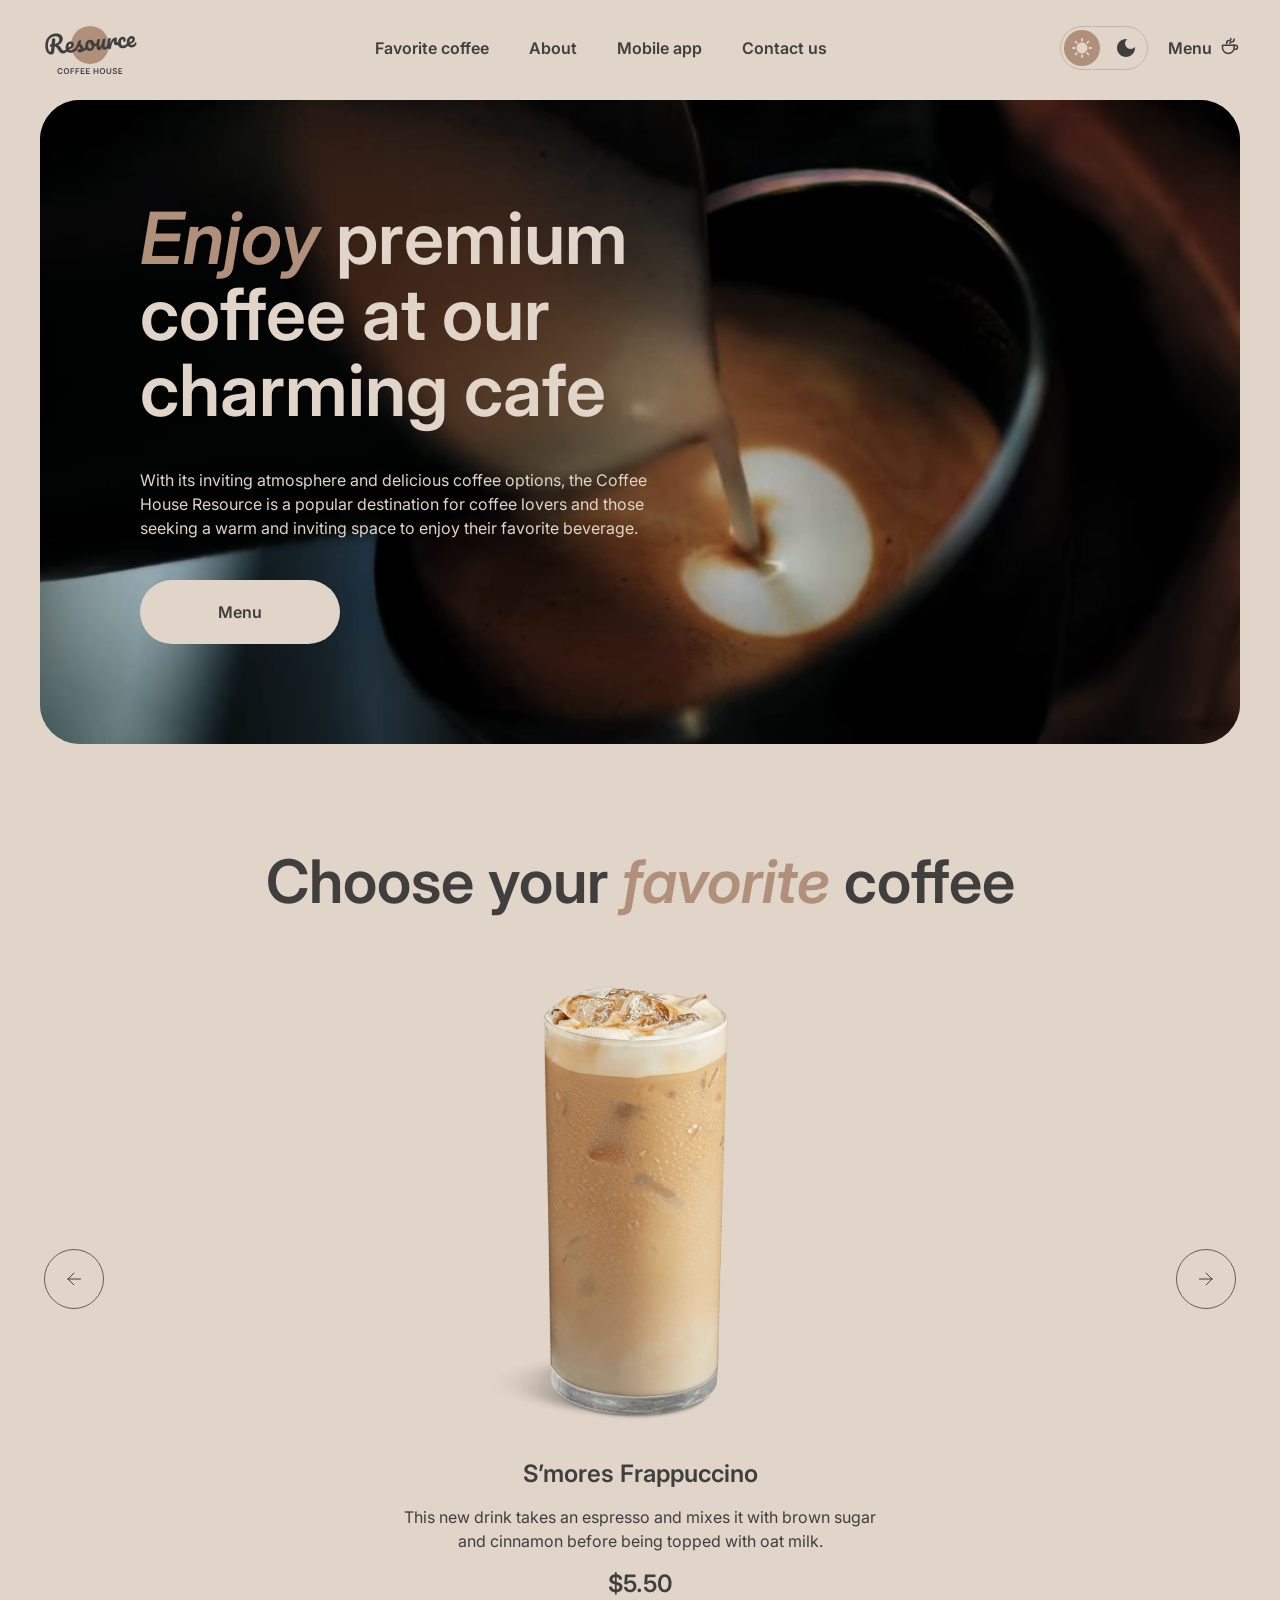
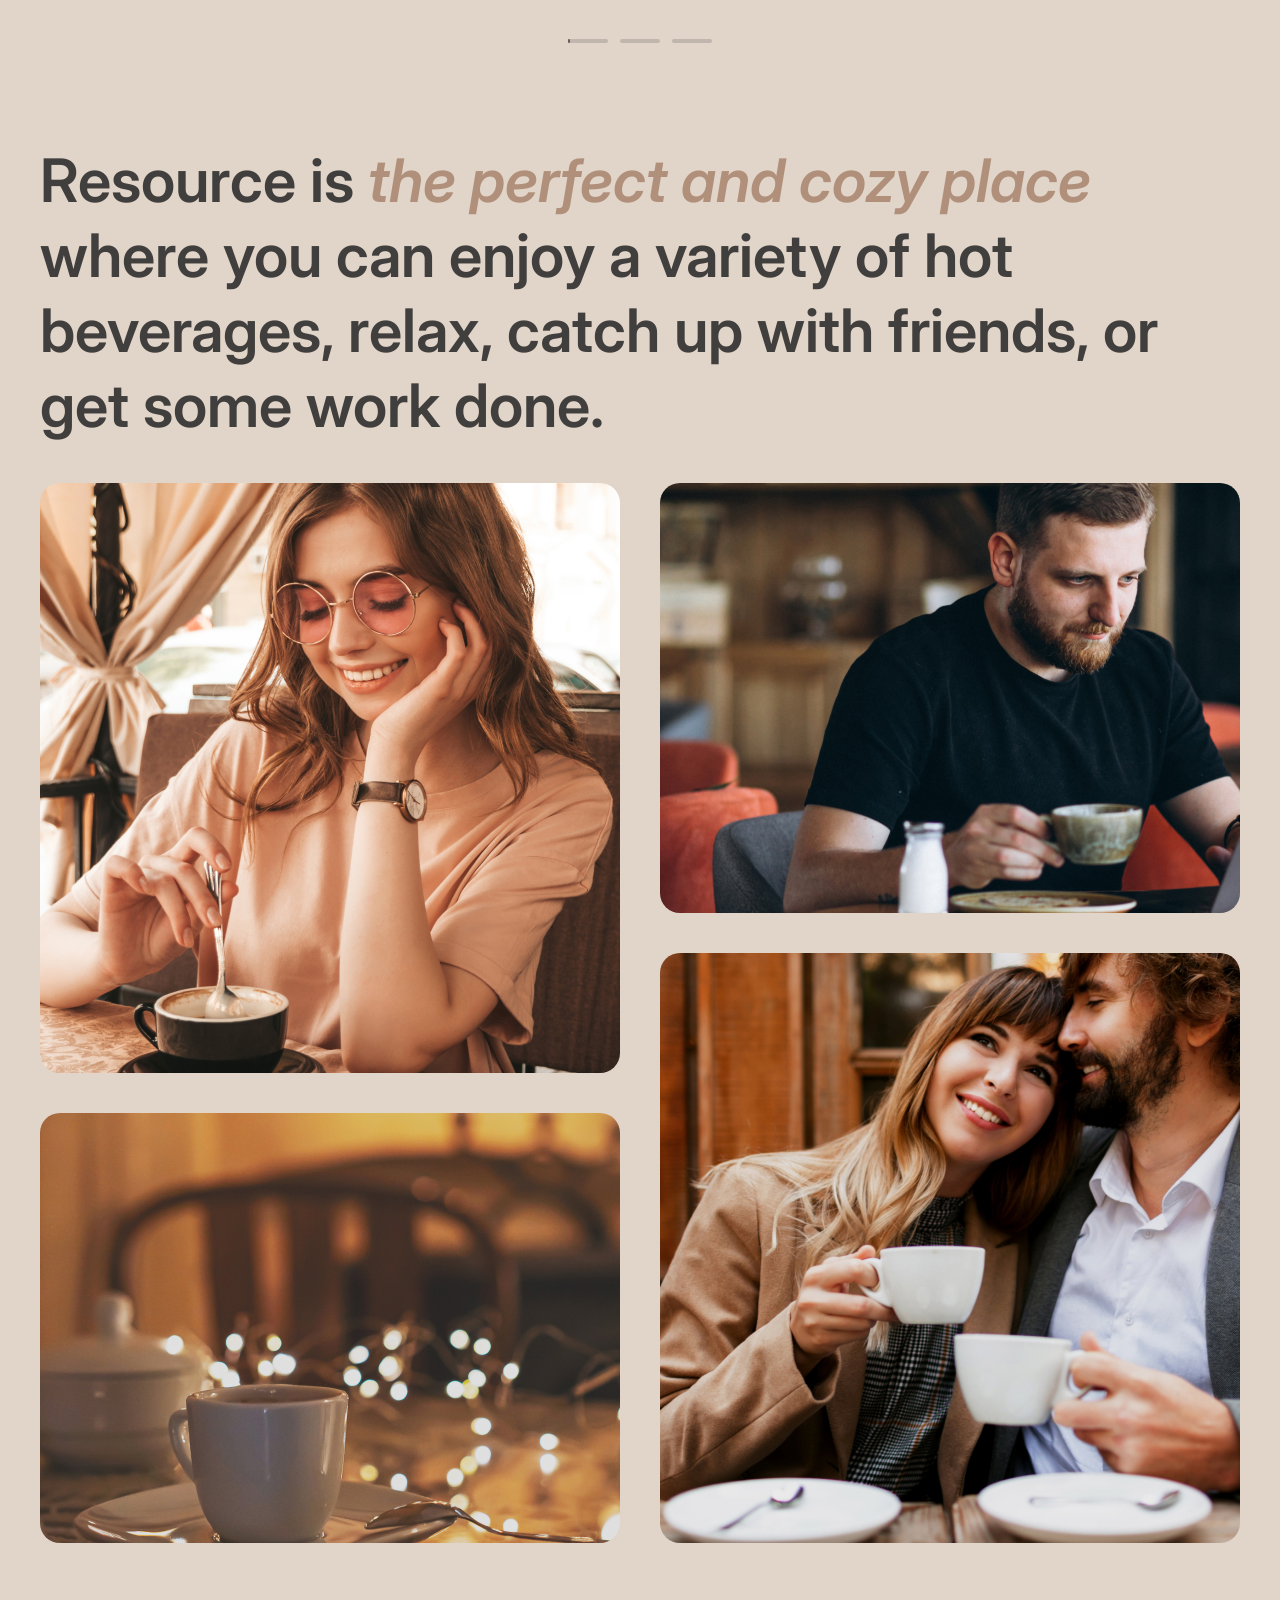
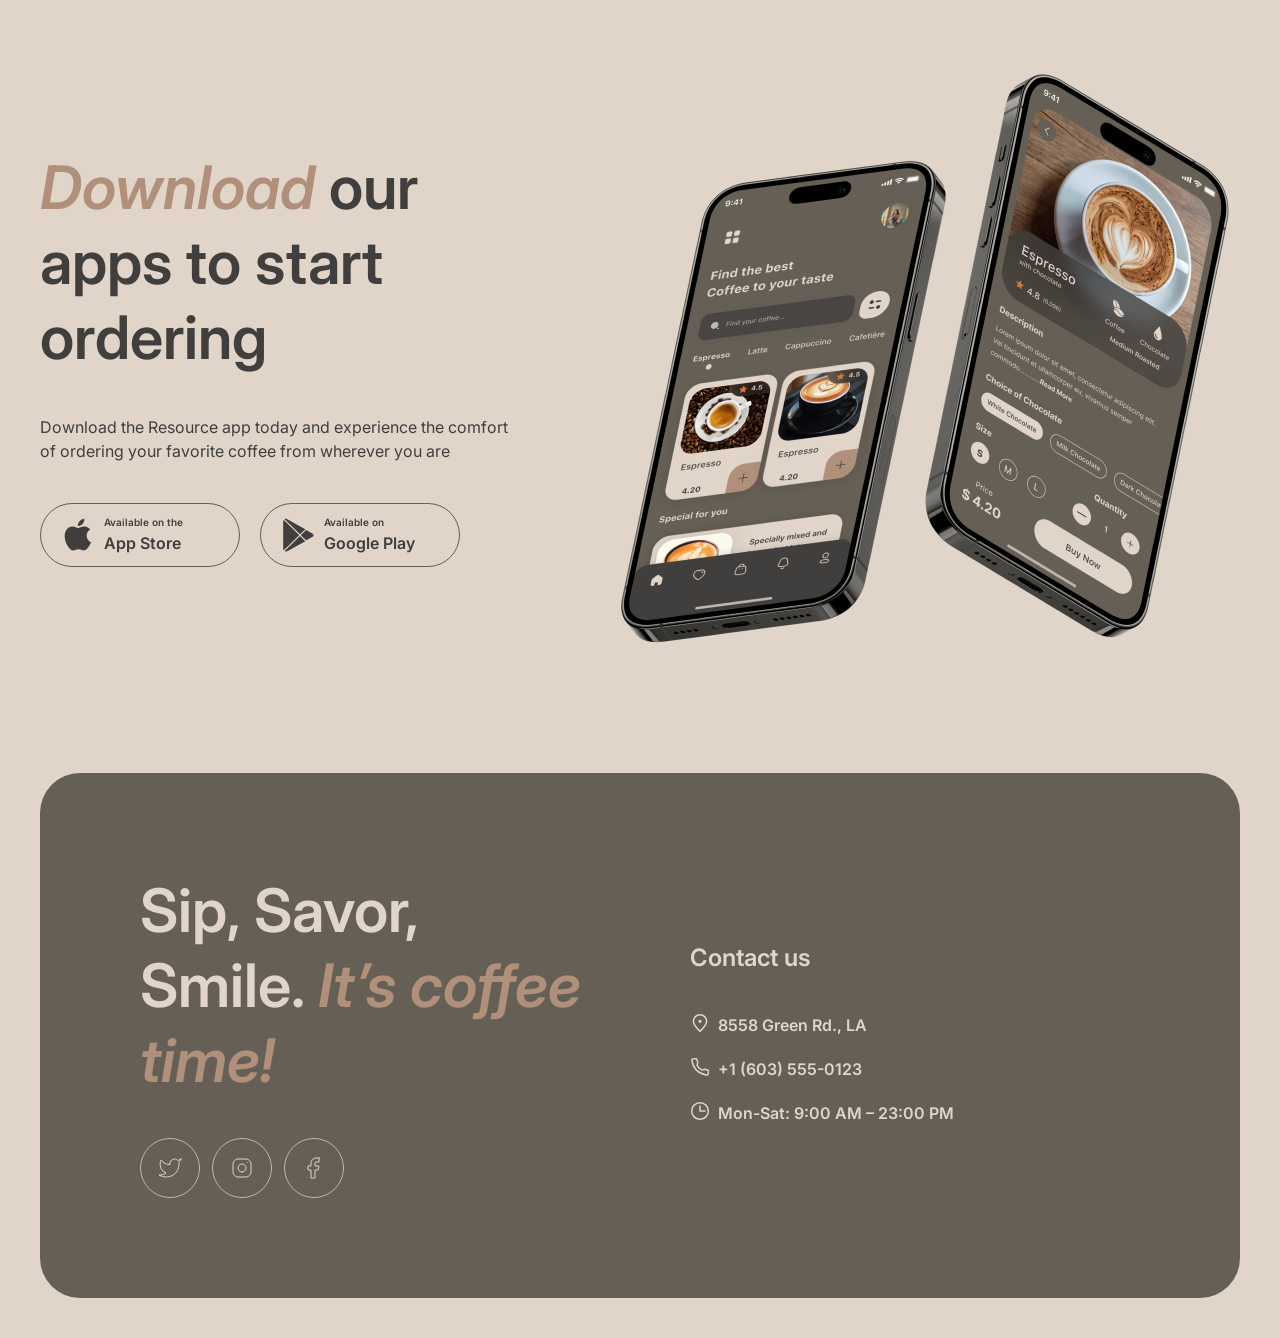
==== commit 4cbda3a6: "feat: implement coffee house part 2 features" ====
--- a/index.html
+++ b/index.html
@@ -23,7 +23,6 @@
       <button class="header__burger" type="button" aria-label="Open navigation">
         <span class="visually-hidden">Open navigation</span>
       </button>
-
       <nav class="header__nav nav">
         <ul class="nav__list">
           <li class="nav__item">
--- a/styles/main.css
+++ b/styles/main.css
@@ -217,34 +217,43 @@
   transform: scaleX(1);
 }
 
-/* =========================================================
-   THEME TOGGLE
-   ========================================================= */
+/* ==========================================================================
+   THEME TOGGLE SWITCH
+   ========================================================================== */
 
 .theme-toggle {
+  --toggle-width: 88px;
   --toggle-height: 44px;
+  --toggle-border: 1px;
   --toggle-padding: 3px;
-  --toggle-knob: calc(var(--toggle-height) - (var(--toggle-padding) * 2));
+  --toggle-knob: 36px;
   position: relative;
   display: flex;
   align-items: center;
   justify-content: space-between;
-  width: 88px;
+
+  flex: 0 0 var(--toggle-width);
+  width: var(--toggle-width);
+  min-width: var(--toggle-width);
+  max-width: var(--toggle-width);
   height: var(--toggle-height);
+  min-height: var(--toggle-height);
+  max-height: var(--toggle-height);
   padding: var(--toggle-padding);
   box-sizing: border-box;
   background-color: transparent;
-  border: 1px solid #c1b6ad;
+  border: var(--toggle-border) solid #c1b6ad;
   border-radius: 999px;
   cursor: pointer;
   transition: border-color 0.3s ease;
 }
 
-
-/* ---------------------------------------------------------
-   Moving knob
-   --------------------------------------------------------- */
-
+.header__theme-toggle {
+  margin-inline: auto;
+  align-self: center;
+}
+
+/* Moving Active Accent Knob */
 .theme-toggle::before {
   content: "";
   position: absolute;
@@ -254,17 +263,11 @@
   height: 36px;
   background-color: #B0907A;
   border-radius: 50%;
+  transition: transform 0.3s cubic-bezier(0.4, 0, 0.2, 1);
   z-index: 1;
-  transition:
-    left 0.3s cubic-bezier(0.4, 0, 0.2, 1),
-    right 0.3s cubic-bezier(0.4, 0, 0.2, 1);
-}
-
-
-/* ---------------------------------------------------------
-   Icons
-   --------------------------------------------------------- */
-
+}
+
+/* Base Icon Container */
 .theme-toggle__icon {
   position: relative;
   z-index: 2;
@@ -273,109 +276,83 @@
   justify-content: center;
   width: 36px;
   height: 36px;
-  flex: 0 0 36px;
   border-radius: 50%;
-  pointer-events: none;
-}
-
-/* Hover circle behind the icon */
+}
+
+/* Hover Circle Ring (Layered behind the SVG icon) */
 .theme-toggle__icon::before {
   content: "";
   position: absolute;
   inset: 0;
-  width: 36px;
-  height: 36px;
   border-radius: 50%;
   opacity: 0;
+  transition: opacity 0.3s ease, background-color 0.3s ease;
+  z-index: -1;
+}
+
+/* SVG Mask Elements */
+.theme-toggle__icon--sun,
+.theme-toggle__icon--moon {
   background-color: transparent;
-  transition:
-    opacity 0.3s ease,
-    background-color 0.3s ease;
-  z-index: -1;
-}
-
-/* Icon itself */
-
-.theme-toggle__icon::after {
+}
+
+.theme-toggle__icon--sun::after,
+.theme-toggle__icon--moon::after {
   content: "";
   display: block;
-  width: 18px;
-  height: 18px;
-  background-color: #403f3d;
+  width: 100%;
+  height: 100%;
   -webkit-mask-repeat: no-repeat;
   mask-repeat: no-repeat;
   -webkit-mask-position: center;
   mask-position: center;
-  -webkit-mask-size: contain;
-  mask-size: contain;
-  transition: background-color 0.3s ease;
-}
-
-
-/* Sun */
-
-/* Both icons use exactly the same box */
-.theme-toggle__icon--sun::after,
-.theme-toggle__icon--moon::after {
-  content: "";
-  display: block;
-  width: 18px;
-  height: 18px;
-  background-color: #403F3D;
-  background-position: center;
-  background-repeat: no-repeat;
-  -webkit-mask-position: center;
-  mask-position: center;
-  -webkit-mask-repeat: no-repeat;
-  mask-repeat: no-repeat;
-  -webkit-mask-size: 18px 18px;
-  mask-size: 18px 18px;
   transition: background-color 0.3s ease;
 }
 
 .theme-toggle__icon--sun::after {
   -webkit-mask-image: url("../img/icons/sun.svg");
   mask-image: url("../img/icons/sun.svg");
-  background-color: #E1D4C9;
+  -webkit-mask-size: 20px 20px;
+  mask-size: 20px 20px;
+  background-color: #E1D4C9; /* Sun icon color */
 }
 
 .theme-toggle__icon--moon::after {
   -webkit-mask-image: url("../img/icons/moon.svg");
   mask-image: url("../img/icons/moon.svg");
-  background-color: #403F3D;
-}
-
-
-/* ---------------------------------------------------------
-   DARK MODE
-   --------------------------------------------------------- */
-
-[data-theme="dark"] .theme-toggle {
-  border-color: #665f55;
-}
-
-[data-theme="dark"] .theme-toggle::before {
-  left: auto;
-  right: 3px;
-}
-
-[data-theme="dark"] .theme-toggle__icon--moon::after {
-  background-color: #e1d4c9;
+  -webkit-mask-size: 36px 36px;
+  mask-size: 36px 36px;
+  background-color: #403F3D; /* Moon icon color in light mode default */
 }
 
 /* --------------------------------------------------------------------------
    LIGHT MODE HOVER STATE
    -------------------------------------------------------------------------- */
-
 @media (hover: hover) {
   .theme-toggle:hover .theme-toggle__icon--moon::before {
     opacity: 1;
-    background-color: #665F55;
+    background-color: #665F55; /* Moon surround circle color */
   }
 
   .theme-toggle:hover .theme-toggle__icon--moon::after {
-    background-color: #E1D4C9;
-  }
+    background-color: #E1D4C9; /* Inverts moon icon to light color on hover */
+  }
+}
+
+/* --------------------------------------------------------------------------
+   DARK MODE STATES
+   -------------------------------------------------------------------------- */
+[data-theme="dark"] .theme-toggle {
+  border-color: #665F55;
+}
+
+/* Move accent knob to the Right */
+[data-theme="dark"] .theme-toggle::before {
+  transform: translateX(44px);
+}
+
+[data-theme="dark"] .theme-toggle__icon--moon::after {
+  background-color: #E1D4C9;
 }
 
 /* --------------------------------------------------------------------------
